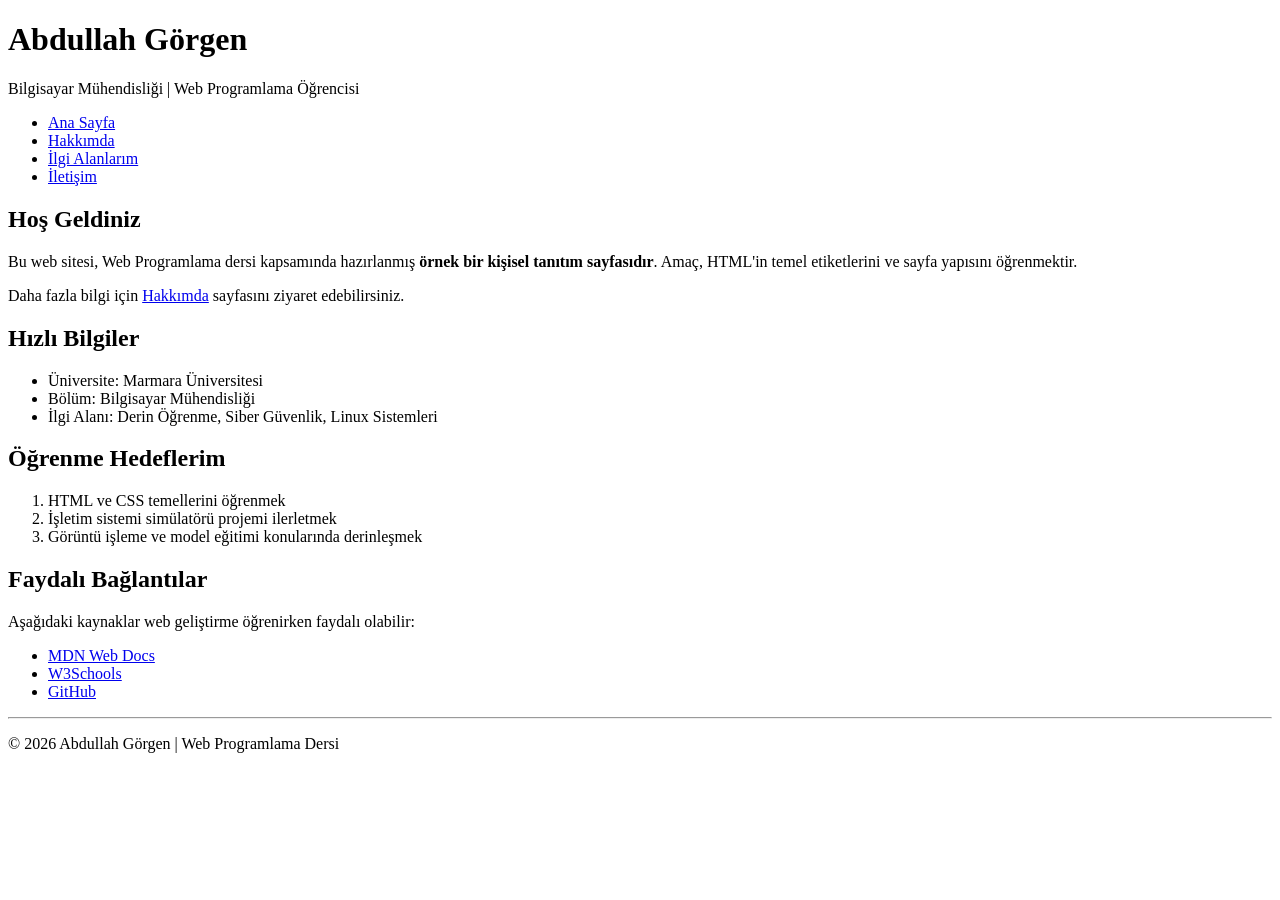
==== index.html @ c02310f2 "Add files via upload" ====
<!DOCTYPE html>
<html lang="tr">
<head>
    <meta charset="UTF-8">
    <title>Ana Sayfa - Kişisel Portfolyo</title>
</head>
<body>
    <header>
        <h1>Abdullah Görgen</h1>
        <p>Bilgisayar Mühendisliği | Web Programlama Öğrencisi</p>
    </header>

    <nav>
        <ul>
            <li><a href="index.html">Ana Sayfa</a></li>
            <li><a href="about.html">Hakkımda</a></li>
            <li><a href="interests.html">İlgi Alanlarım</a></li>
            <li><a href="contact.html">İletişim</a></li>
        </ul>
    </nav>

    <main>
        <h2>Hoş Geldiniz</h2>
        <p>Bu web sitesi, Web Programlama dersi kapsamında hazırlanmış <strong>örnek bir kişisel tanıtım sayfasıdır</strong>. Amaç, HTML'in temel etiketlerini ve sayfa yapısını öğrenmektir.</p>
        <p>Daha fazla bilgi için <a href="about.html">Hakkımda</a> sayfasını ziyaret edebilirsiniz.</p>

        <h2>Hızlı Bilgiler</h2>
        <ul>
            <li>Üniversite: Marmara Üniversitesi</li>
            <li>Bölüm: Bilgisayar Mühendisliği</li>
            <li>İlgi Alanı: Derin Öğrenme, Siber Güvenlik, Linux Sistemleri</li>
        </ul>

        <h2 id="hedefler">Öğrenme Hedeflerim</h2>
        <ol>
            <li>HTML ve CSS temellerini öğrenmek</li>
            <li>İşletim sistemi simülatörü projemi ilerletmek</li>
            <li>Görüntü işleme ve model eğitimi konularında derinleşmek</li>
        </ol>

        <h2>Faydalı Bağlantılar</h2>
        <p>Aşağıdaki kaynaklar web geliştirme öğrenirken faydalı olabilir:</p>
        <ul>
            <li><a href="https://developer.mozilla.org/" target="_blank">MDN Web Docs</a></li>
            <li><a href="https://www.w3schools.com/" target="_blank">W3Schools</a></li>
            <li><a href="https://github.com/" target="_blank">GitHub</a></li>
        </ul>
    </main>

    <footer>
        <hr>
        <p>© 2026 Abdullah Görgen | Web Programlama Dersi</p>
    </footer>
</body>
</html>
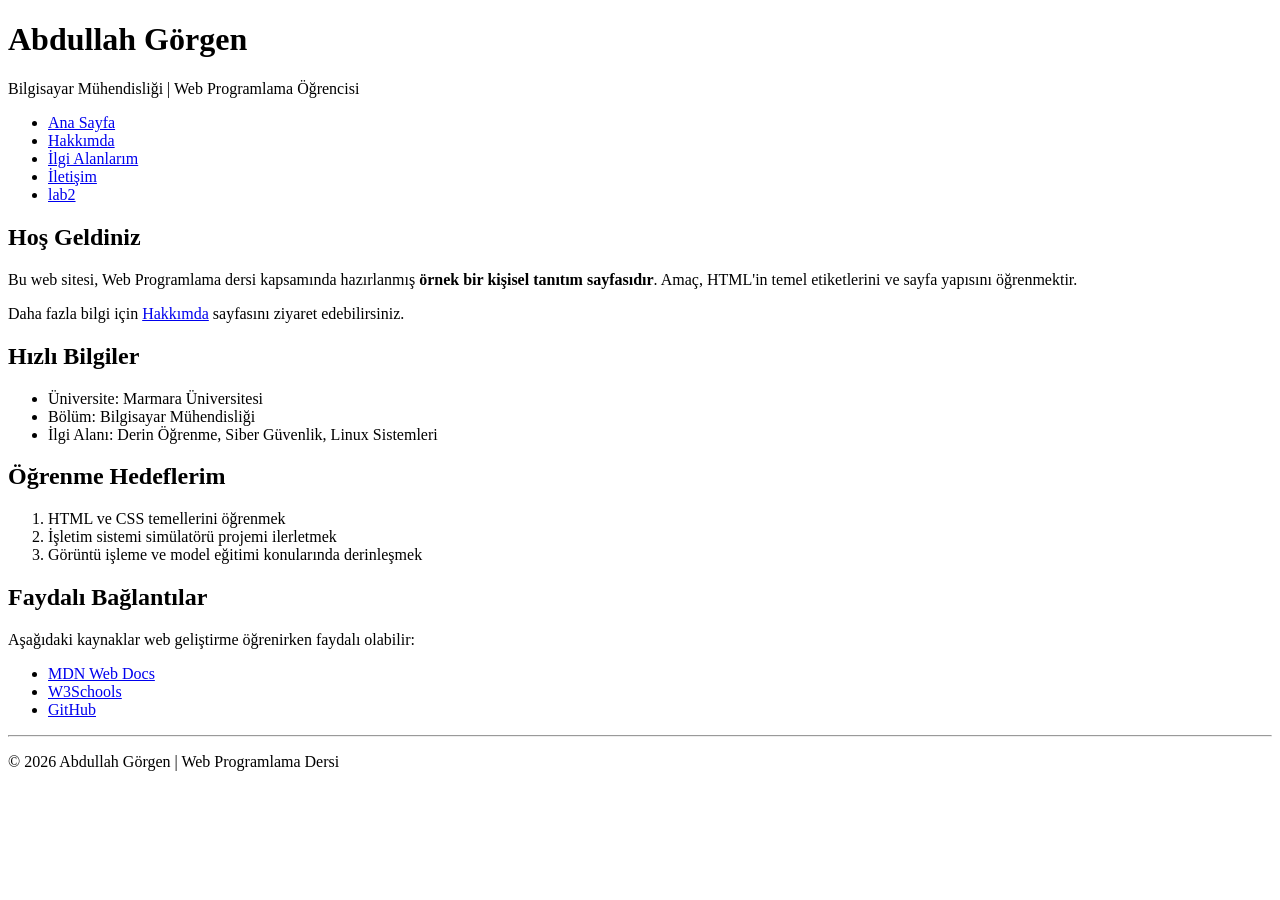
==== commit 39694ece: "Update index.html" ====
--- a/index.html
+++ b/index.html
@@ -16,6 +16,7 @@
             <li><a href="about.html">Hakkımda</a></li>
             <li><a href="interests.html">İlgi Alanlarım</a></li>
             <li><a href="contact.html">İletişim</a></li>
+            <li><a href="lab2.html">lab2</a></li>
         </ul>
     </nav>
 
@@ -52,4 +53,5 @@
         <p>© 2026 Abdullah Görgen | Web Programlama Dersi</p>
     </footer>
 </body>
-</html>+
+</html>
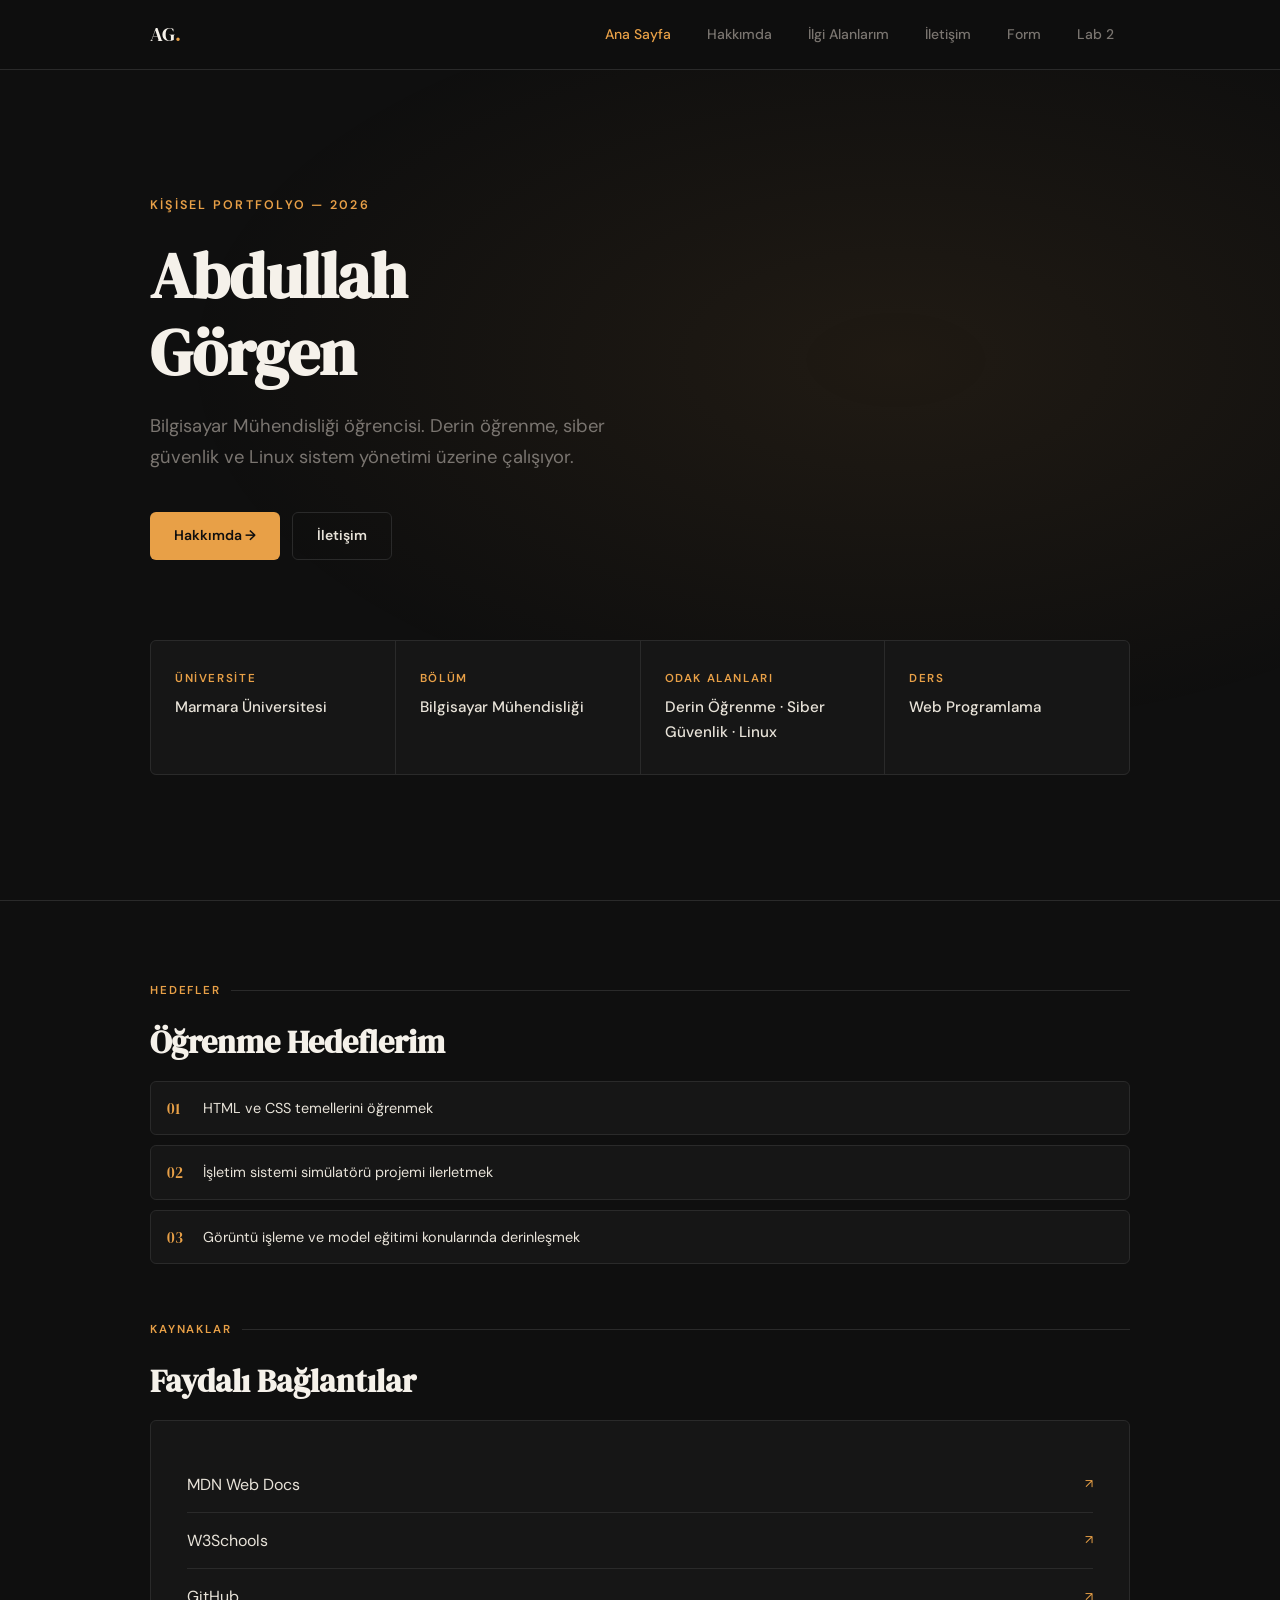
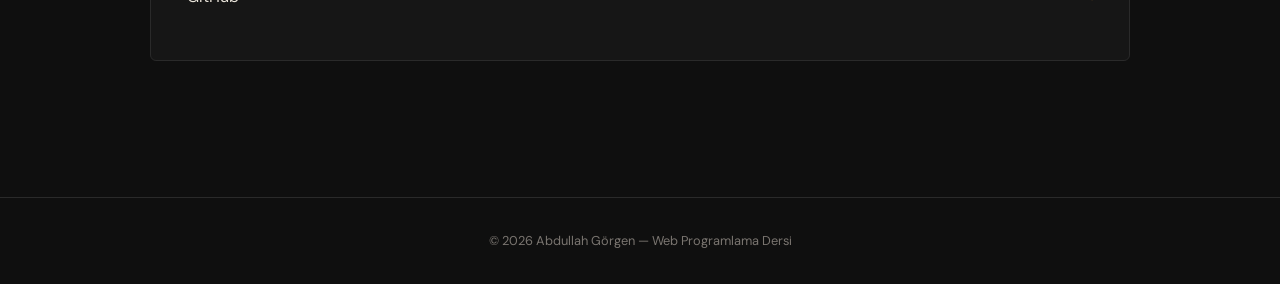
==== commit b2376fc1: "update" ====
--- a/index.html
+++ b/index.html
@@ -1,57 +1,105 @@
 <!DOCTYPE html>
 <html lang="tr">
 <head>
-    <meta charset="UTF-8">
-    <title>Ana Sayfa - Kişisel Portfolyo</title>
+  <meta charset="UTF-8" />
+  <meta name="viewport" content="width=device-width, initial-scale=1.0" />
+  <title>Abdullah Görgen — Kişisel Portfolyo</title>
+  <link rel="stylesheet" href="style.css" />
 </head>
 <body>
-    <header>
-        <h1>Abdullah Görgen</h1>
-        <p>Bilgisayar Mühendisliği | Web Programlama Öğrencisi</p>
-    </header>
 
-    <nav>
-        <ul>
-            <li><a href="index.html">Ana Sayfa</a></li>
-            <li><a href="about.html">Hakkımda</a></li>
-            <li><a href="interests.html">İlgi Alanlarım</a></li>
-            <li><a href="contact.html">İletişim</a></li>
-            <li><a href="lab2.html">lab2</a></li>
-        </ul>
-    </nav>
+  <!-- NAVBAR -->
+  <nav class="navbar">
+    <div class="container">
+      <a href="index.html" class="nav-logo">AG<span>.</span></a>
+      <ul class="nav-links">
+        <li><a href="index.html" class="active">Ana Sayfa</a></li>
+        <li><a href="about.html">Hakkımda</a></li>
+        <li><a href="interests.html">İlgi Alanlarım</a></li>
+        <li><a href="contact.html">İletişim</a></li>
+        <li><a href="contactform.html">Form</a></li>
+        <li><a href="lab2.html">Lab 2</a></li>
+      </ul>
+    </div>
+  </nav>
 
-    <main>
-        <h2>Hoş Geldiniz</h2>
-        <p>Bu web sitesi, Web Programlama dersi kapsamında hazırlanmış <strong>örnek bir kişisel tanıtım sayfasıdır</strong>. Amaç, HTML'in temel etiketlerini ve sayfa yapısını öğrenmektir.</p>
-        <p>Daha fazla bilgi için <a href="about.html">Hakkımda</a> sayfasını ziyaret edebilirsiniz.</p>
+  <!-- HERO -->
+  <section class="index-hero">
+    <div class="container">
+      <div class="index-hero-content">
+        <span class="eyebrow">Kişisel Portfolyo — 2026</span>
+        <h1>Abdullah<br/>Görgen</h1>
+        <p class="subtitle">
+          Bilgisayar Mühendisliği öğrencisi. Derin öğrenme, siber güvenlik
+          ve Linux sistem yönetimi üzerine çalışıyor.
+        </p>
+        <div class="hero-actions">
+          <a href="about.html" class="btn btn-primary">Hakkımda →</a>
+          <a href="contact.html" class="btn btn-ghost">İletişim</a>
+        </div>
 
-        <h2>Hızlı Bilgiler</h2>
-        <ul>
-            <li>Üniversite: Marmara Üniversitesi</li>
-            <li>Bölüm: Bilgisayar Mühendisliği</li>
-            <li>İlgi Alanı: Derin Öğrenme, Siber Güvenlik, Linux Sistemleri</li>
-        </ul>
+        <!-- Hızlı bilgiler -->
+        <div class="info-grid">
+          <div class="info-cell">
+            <div class="label">Üniversite</div>
+            <div class="value">Marmara Üniversitesi</div>
+          </div>
+          <div class="info-cell">
+            <div class="label">Bölüm</div>
+            <div class="value">Bilgisayar Mühendisliği</div>
+          </div>
+          <div class="info-cell">
+            <div class="label">Odak Alanları</div>
+            <div class="value">Derin Öğrenme · Siber Güvenlik · Linux</div>
+          </div>
+          <div class="info-cell">
+            <div class="label">Ders</div>
+            <div class="value">Web Programlama</div>
+          </div>
+        </div>
+      </div>
+    </div>
+  </section>
 
-        <h2 id="hedefler">Öğrenme Hedeflerim</h2>
-        <ol>
-            <li>HTML ve CSS temellerini öğrenmek</li>
-            <li>İşletim sistemi simülatörü projemi ilerletmek</li>
-            <li>Görüntü işleme ve model eğitimi konularında derinleşmek</li>
+  <!-- ÖĞRENME HEDEFLERİ -->
+  <section style="padding: 80px 0; border-top: 1px solid var(--border);">
+    <div class="container">
+      <div class="section">
+        <p class="section-label">Hedefler</p>
+        <h2>Öğrenme Hedeflerim</h2>
+        <ol class="ordered-list">
+          <li>HTML ve CSS temellerini öğrenmek</li>
+          <li>İşletim sistemi simülatörü projemi ilerletmek</li>
+          <li>Görüntü işleme ve model eğitimi konularında derinleşmek</li>
         </ol>
+      </div>
 
+      <div class="section">
+        <p class="section-label">Kaynaklar</p>
         <h2>Faydalı Bağlantılar</h2>
-        <p>Aşağıdaki kaynaklar web geliştirme öğrenirken faydalı olabilir:</p>
-        <ul>
-            <li><a href="https://developer.mozilla.org/" target="_blank">MDN Web Docs</a></li>
-            <li><a href="https://www.w3schools.com/" target="_blank">W3Schools</a></li>
-            <li><a href="https://github.com/" target="_blank">GitHub</a></li>
-        </ul>
-    </main>
+        <div class="card">
+          <a href="https://developer.mozilla.org/" target="_blank" class="link-row" style="color:inherit; text-decoration:none;">
+            <span>MDN Web Docs</span>
+            <span class="arrow">↗</span>
+          </a>
+          <a href="https://www.w3schools.com/" target="_blank" class="link-row" style="color:inherit; text-decoration:none;">
+            <span>W3Schools</span>
+            <span class="arrow">↗</span>
+          </a>
+          <a href="https://github.com/" target="_blank" class="link-row" style="color:inherit; text-decoration:none;">
+            <span>GitHub</span>
+            <span class="arrow">↗</span>
+          </a>
+        </div>
+      </div>
+    </div>
+  </section>
 
-    <footer>
-        <hr>
-        <p>© 2026 Abdullah Görgen | Web Programlama Dersi</p>
-    </footer>
+  <footer class="site-footer">
+    <div class="container">
+      <p>© 2026 Abdullah Görgen — Web Programlama Dersi</p>
+    </div>
+  </footer>
+
 </body>
-
-</html>
+</html>
--- a/style.css
+++ b/style.css
@@ -0,0 +1,619 @@
+
+/* ============================================================
+   Abdullah Görgen – Kişisel Portfolyo | Ortak Stil Dosyası
+   Estetik: Editorial / Refined Minimalism
+   Renk: Koyu zemin + Amber vurgu + Kırık beyaz metin
+   Font: DM Serif Display + DM Sans
+============================================================ */
+
+@import url('https://fonts.googleapis.com/css2?family=DM+Serif+Display:ital@0;1&family=DM+Sans:wght@300;400;500;600&display=swap');
+
+/* ── Reset & Temel ── */
+*, *::before, *::after { box-sizing: border-box; margin: 0; padding: 0; }
+
+:root {
+  --bg:        #0f0f0f;
+  --surface:   #161616;
+  --border:    #2a2a2a;
+  --accent:    #e8a047;
+  --accent2:   #c47e28;
+  --text:      #e8e3d9;
+  --muted:     #7a7570;
+  --white:     #f5f1ea;
+
+  --nav-h:     70px;
+  --max-w:     1100px;
+  --gap:       clamp(24px, 4vw, 56px);
+  --radius:    6px;
+
+  --ease:      cubic-bezier(.25,.46,.45,.94);
+}
+
+html { scroll-behavior: smooth; }
+
+body {
+  background: var(--bg);
+  color: var(--text);
+  font-family: 'DM Sans', sans-serif;
+  font-size: 16px;
+  line-height: 1.7;
+  min-height: 100vh;
+}
+
+/* ── Geçiş animasyonu ── */
+body { animation: fadeIn .4s var(--ease) both; }
+@keyframes fadeIn { from { opacity:0; transform:translateY(6px); } to { opacity:1; transform:none; } }
+
+/* ── Tipografi ── */
+h1, h2, h3, h4 {
+  font-family: 'DM Serif Display', serif;
+  color: var(--white);
+  line-height: 1.2;
+}
+h1 { font-size: clamp(2.4rem, 5vw, 4rem); }
+h2 { font-size: clamp(1.4rem, 3vw, 2rem); margin-bottom: 1.2rem; }
+h3 { font-size: 1.15rem; margin-bottom: .6rem; }
+p  { color: var(--text); margin-bottom: 1rem; }
+a  { color: var(--accent); text-decoration: none; transition: color .2s; }
+a:hover { color: var(--white); }
+strong { color: var(--white); font-weight: 600; }
+em { color: var(--accent); font-style: normal; font-weight: 500; }
+
+/* ── Yardımcı ── */
+.container {
+  width: 100%;
+  max-width: var(--max-w);
+  margin-inline: auto;
+  padding-inline: clamp(20px, 5vw, 60px);
+}
+
+/* ─────────────────────────────────────────
+   NAVBAR
+───────────────────────────────────────── */
+.navbar {
+  position: fixed;
+  top: 0; left: 0; right: 0;
+  z-index: 100;
+  height: var(--nav-h);
+  display: flex;
+  align-items: center;
+  background: rgba(15,15,15,.85);
+  backdrop-filter: blur(18px);
+  border-bottom: 1px solid var(--border);
+}
+
+.navbar .container {
+  display: flex;
+  align-items: center;
+  justify-content: space-between;
+}
+
+.nav-logo {
+  font-family: 'DM Serif Display', serif;
+  font-size: 1.25rem;
+  color: var(--white) !important;
+  letter-spacing: -.01em;
+}
+.nav-logo span { color: var(--accent); }
+
+.nav-links {
+  list-style: none;
+  display: flex;
+  gap: 4px;
+}
+
+.nav-links a {
+  display: inline-block;
+  padding: 7px 16px;
+  font-size: .875rem;
+  font-weight: 500;
+  color: var(--muted);
+  border-radius: var(--radius);
+  transition: color .2s, background .2s;
+}
+.nav-links a:hover { color: var(--white); background: var(--border); }
+.nav-links a.active { color: var(--accent); }
+
+/* ─────────────────────────────────────────
+   SAYFA BAŞLIĞI (hero-küçük)
+───────────────────────────────────────── */
+.page-hero {
+  padding-top: calc(var(--nav-h) + 60px);
+  padding-bottom: 60px;
+  border-bottom: 1px solid var(--border);
+  margin-bottom: 60px;
+}
+
+.page-hero .eyebrow {
+  font-size: .8rem;
+  font-weight: 600;
+  letter-spacing: .14em;
+  text-transform: uppercase;
+  color: var(--accent);
+  margin-bottom: .8rem;
+  display: block;
+}
+
+.page-hero p {
+  font-size: 1.1rem;
+  color: var(--muted);
+  max-width: 540px;
+  margin-bottom: 0;
+}
+
+/* ─────────────────────────────────────────
+   GENEL SAYFA ALANI
+───────────────────────────────────────── */
+.page-body {
+  padding-bottom: 100px;
+}
+
+/* ─────────────────────────────────────────
+   KART
+───────────────────────────────────────── */
+.card {
+  background: var(--surface);
+  border: 1px solid var(--border);
+  border-radius: var(--radius);
+  padding: clamp(20px, 4vw, 36px);
+  transition: border-color .25s;
+}
+.card:hover { border-color: #3d3d3d; }
+
+/* ─────────────────────────────────────────
+   LİSTE
+───────────────────────────────────────── */
+.styled-list {
+  list-style: none;
+  display: flex;
+  flex-direction: column;
+  gap: 10px;
+}
+.styled-list li {
+  padding: 12px 16px;
+  background: var(--surface);
+  border: 1px solid var(--border);
+  border-radius: var(--radius);
+  font-size: .9rem;
+  display: flex;
+  align-items: center;
+  gap: 10px;
+  transition: border-color .2s, transform .2s;
+}
+.styled-list li:hover { border-color: var(--accent); transform: translateX(4px); }
+.styled-list li::before {
+  content: '';
+  width: 6px; height: 6px;
+  background: var(--accent);
+  border-radius: 50%;
+  flex-shrink: 0;
+}
+
+.ordered-list {
+  list-style: none;
+  counter-reset: item;
+  display: flex;
+  flex-direction: column;
+  gap: 10px;
+}
+.ordered-list li {
+  counter-increment: item;
+  padding: 14px 16px 14px 52px;
+  background: var(--surface);
+  border: 1px solid var(--border);
+  border-radius: var(--radius);
+  font-size: .9rem;
+  position: relative;
+  transition: border-color .2s;
+}
+.ordered-list li:hover { border-color: var(--accent); }
+.ordered-list li::before {
+  content: counter(item, decimal-leading-zero);
+  position: absolute;
+  left: 16px;
+  font-family: 'DM Serif Display', serif;
+  color: var(--accent);
+  font-size: .95rem;
+}
+
+/* ─────────────────────────────────────────
+   BÖLÜM AYIRICI
+───────────────────────────────────────── */
+.section { margin-bottom: 56px; }
+
+.section-label {
+  font-size: .72rem;
+  font-weight: 600;
+  letter-spacing: .16em;
+  text-transform: uppercase;
+  color: var(--accent);
+  margin-bottom: 1.4rem;
+  display: flex;
+  align-items: center;
+  gap: 10px;
+}
+.section-label::after {
+  content: '';
+  flex: 1;
+  height: 1px;
+  background: var(--border);
+}
+
+/* ─────────────────────────────────────────
+   FOOTER
+───────────────────────────────────────── */
+footer.site-footer {
+  border-top: 1px solid var(--border);
+  padding: 32px 0;
+  text-align: center;
+}
+footer.site-footer p {
+  font-size: .8rem;
+  color: var(--muted);
+  margin: 0;
+}
+
+/* ─────────────────────────────────────────
+   BUTON
+───────────────────────────────────────── */
+.btn {
+  display: inline-flex;
+  align-items: center;
+  gap: 8px;
+  padding: 11px 24px;
+  border-radius: var(--radius);
+  font-size: .875rem;
+  font-weight: 600;
+  cursor: pointer;
+  transition: background .2s, transform .15s, color .2s;
+  border: none;
+}
+.btn-primary {
+  background: var(--accent);
+  color: #0f0f0f;
+}
+.btn-primary:hover { background: #f0ad55; color: #0f0f0f; transform: translateY(-1px); }
+
+.btn-ghost {
+  background: transparent;
+  color: var(--text);
+  border: 1px solid var(--border);
+}
+.btn-ghost:hover { border-color: var(--accent); color: var(--accent); transform: translateY(-1px); }
+
+.btn-danger {
+  background: #c0392b;
+  color: #fff;
+}
+.btn-danger:hover { background: #a93226; transform: translateY(-1px); }
+
+/* ─────────────────────────────────────────
+   FORM
+───────────────────────────────────────── */
+.form-group { margin-bottom: 24px; }
+
+.form-label {
+  display: block;
+  font-size: .8rem;
+  font-weight: 600;
+  letter-spacing: .08em;
+  text-transform: uppercase;
+  color: var(--muted);
+  margin-bottom: 8px;
+}
+
+.form-control {
+  width: 100%;
+  padding: 12px 16px;
+  background: var(--surface);
+  border: 1px solid var(--border);
+  border-radius: var(--radius);
+  color: var(--text);
+  font-family: 'DM Sans', sans-serif;
+  font-size: .95rem;
+  transition: border-color .2s, box-shadow .2s;
+}
+.form-control:focus {
+  outline: none;
+  border-color: var(--accent);
+  box-shadow: 0 0 0 3px rgba(232,160,71,.12);
+}
+.form-control::placeholder { color: var(--muted); }
+
+select.form-control { appearance: none; cursor: pointer; }
+
+textarea.form-control { resize: vertical; min-height: 120px; }
+
+/* Radio & Checkbox Grupları */
+.options-group {
+  background: var(--surface);
+  border: 1px solid var(--border);
+  border-radius: var(--radius);
+  padding: 16px 20px;
+  display: flex;
+  flex-direction: column;
+  gap: 10px;
+}
+
+.option-item {
+  display: flex;
+  align-items: center;
+  gap: 10px;
+  font-size: .9rem;
+  color: var(--text);
+  cursor: pointer;
+}
+
+.option-item input[type="radio"],
+.option-item input[type="checkbox"] {
+  accent-color: var(--accent);
+  width: 16px;
+  height: 16px;
+  cursor: pointer;
+}
+
+/* File Input */
+.file-input-wrapper {
+  position: relative;
+}
+.file-input-wrapper input[type="file"] {
+  width: 100%;
+  padding: 12px 16px;
+  background: var(--surface);
+  border: 1px dashed var(--border);
+  border-radius: var(--radius);
+  color: var(--muted);
+  font-family: 'DM Sans', sans-serif;
+  font-size: .9rem;
+  cursor: pointer;
+  transition: border-color .2s;
+}
+.file-input-wrapper input[type="file"]:hover { border-color: var(--accent); }
+
+/* Button group */
+.btn-group {
+  display: flex;
+  gap: 12px;
+  margin-top: 8px;
+}
+.btn-group .btn { flex: 1; justify-content: center; }
+
+/* ─────────────────────────────────────────
+   İKİ SÜTUN GRID
+───────────────────────────────────────── */
+.two-col {
+  display: grid;
+  grid-template-columns: 1fr 1fr;
+  gap: 24px;
+}
+
+@media (max-width: 680px) {
+  .two-col { grid-template-columns: 1fr; }
+  .nav-links { display: none; }
+}
+
+/* ─────────────────────────────────────────
+   DL – Terimler listesi
+───────────────────────────────────────── */
+.term-list {
+  display: flex;
+  flex-direction: column;
+  gap: 14px;
+}
+.term-item {
+  padding: 16px 20px;
+  background: var(--surface);
+  border: 1px solid var(--border);
+  border-radius: var(--radius);
+}
+.term-item dt {
+  font-weight: 600;
+  color: var(--accent);
+  margin-bottom: 4px;
+  font-size: .9rem;
+}
+.term-item dd {
+  color: var(--muted);
+  font-size: .9rem;
+  margin: 0;
+}
+
+/* ─────────────────────────────────────────
+   TEKNOLOJİ ETİKETLERİ
+───────────────────────────────────────── */
+.tag-row {
+  display: flex;
+  flex-wrap: wrap;
+  gap: 8px;
+  margin-bottom: 1rem;
+}
+.tag {
+  padding: 5px 12px;
+  border-radius: 20px;
+  border: 1px solid var(--border);
+  font-size: .78rem;
+  font-weight: 500;
+  color: var(--muted);
+  transition: border-color .2s, color .2s;
+}
+.tag:hover { border-color: var(--accent); color: var(--accent); }
+
+/* ─────────────────────────────────────────
+   ALINTI
+───────────────────────────────────────── */
+blockquote.fancy {
+  border-left: 3px solid var(--accent);
+  padding: 16px 24px;
+  background: var(--surface);
+  border-radius: 0 var(--radius) var(--radius) 0;
+  font-family: 'DM Serif Display', serif;
+  font-size: 1.05rem;
+  color: var(--text);
+  font-style: italic;
+  margin: 0;
+}
+
+/* ─────────────────────────────────────────
+   İLETİŞİM KARTI
+───────────────────────────────────────── */
+.contact-item {
+  display: flex;
+  align-items: center;
+  gap: 14px;
+  padding: 16px 20px;
+  background: var(--surface);
+  border: 1px solid var(--border);
+  border-radius: var(--radius);
+  transition: border-color .2s, transform .2s;
+}
+.contact-item:hover { border-color: var(--accent); transform: translateX(4px); }
+.contact-icon {
+  width: 40px; height: 40px;
+  display: flex; align-items: center; justify-content: center;
+  background: rgba(232,160,71,.1);
+  border-radius: 50%;
+  font-size: 1.1rem;
+  flex-shrink: 0;
+}
+.contact-info { flex: 1; }
+.contact-info span { display: block; font-size: .75rem; color: var(--muted); text-transform: uppercase; letter-spacing: .08em; }
+.contact-info a { font-size: .9rem; font-weight: 500; color: var(--text); }
+.contact-info a:hover { color: var(--accent); }
+
+/* ─────────────────────────────────────────
+   SSS (FAQ)
+───────────────────────────────────────── */
+.faq-item {
+  border: 1px solid var(--border);
+  border-radius: var(--radius);
+  overflow: hidden;
+}
+.faq-question {
+  padding: 16px 20px;
+  background: var(--surface);
+  font-weight: 600;
+  font-size: .9rem;
+  color: var(--white);
+}
+.faq-answer {
+  padding: 14px 20px;
+  font-size: .9rem;
+  color: var(--muted);
+  background: var(--bg);
+  border-top: 1px solid var(--border);
+}
+
+/* ─────────────────────────────────────────
+   INDEX – HERO (Büyük)
+───────────────────────────────────────── */
+.index-hero {
+  min-height: 100vh;
+  display: flex;
+  align-items: center;
+  position: relative;
+  overflow: hidden;
+}
+
+.index-hero::before {
+  content: '';
+  position: absolute;
+  inset: 0;
+  background: radial-gradient(ellipse 80% 60% at 70% 40%, rgba(232,160,71,.08) 0%, transparent 70%);
+  pointer-events: none;
+}
+
+.index-hero-content {
+  padding-top: var(--nav-h);
+  position: relative;
+  z-index: 1;
+}
+
+.index-hero-content .eyebrow {
+  font-size: .78rem;
+  font-weight: 600;
+  letter-spacing: .18em;
+  text-transform: uppercase;
+  color: var(--accent);
+  display: block;
+  margin-bottom: 1.4rem;
+}
+
+.index-hero-content h1 {
+  margin-bottom: 1.2rem;
+}
+
+.index-hero-content .subtitle {
+  font-size: 1.15rem;
+  color: var(--muted);
+  max-width: 480px;
+  margin-bottom: 2.4rem;
+}
+
+.hero-actions { display: flex; gap: 12px; flex-wrap: wrap; }
+
+/* Hızlı bilgiler grid */
+.info-grid {
+  display: grid;
+  grid-template-columns: repeat(auto-fit, minmax(220px, 1fr));
+  gap: 1px;
+  background: var(--border);
+  border: 1px solid var(--border);
+  border-radius: var(--radius);
+  overflow: hidden;
+  margin-top: 80px;
+}
+.info-cell {
+  background: var(--surface);
+  padding: 28px 24px;
+}
+.info-cell .label {
+  font-size: .72rem;
+  font-weight: 600;
+  letter-spacing: .14em;
+  text-transform: uppercase;
+  color: var(--accent);
+  margin-bottom: 6px;
+}
+.info-cell .value {
+  font-size: .95rem;
+  color: var(--text);
+  font-weight: 500;
+}
+
+/* Dış bağlantı row */
+.link-row {
+  display: flex;
+  align-items: center;
+  gap: 12px;
+  padding: 14px 0;
+  border-bottom: 1px solid var(--border);
+  transition: padding-left .2s;
+}
+.link-row:last-child { border-bottom: none; }
+.link-row:hover { padding-left: 6px; }
+.link-row .arrow { color: var(--accent); font-size: .8rem; margin-left: auto; }
+
+/* LAB2 – İki sütun kutu */
+.lab-col {
+  background: var(--surface);
+  border: 1px solid var(--border);
+  border-radius: var(--radius);
+  padding: 28px;
+}
+.lab-col h2 { border-bottom: 1px solid var(--border); padding-bottom: 12px; margin-bottom: 16px; }
+
+/* Skill badge */
+.skill-badge-row {
+  display: flex;
+  flex-wrap: wrap;
+  gap: 8px;
+}
+.skill-badge {
+  padding: 4px 12px;
+  border-radius: var(--radius);
+  background: rgba(232,160,71,.08);
+  border: 1px solid rgba(232,160,71,.25);
+  font-size: .8rem;
+  color: var(--accent);
+  font-weight: 500;
+}
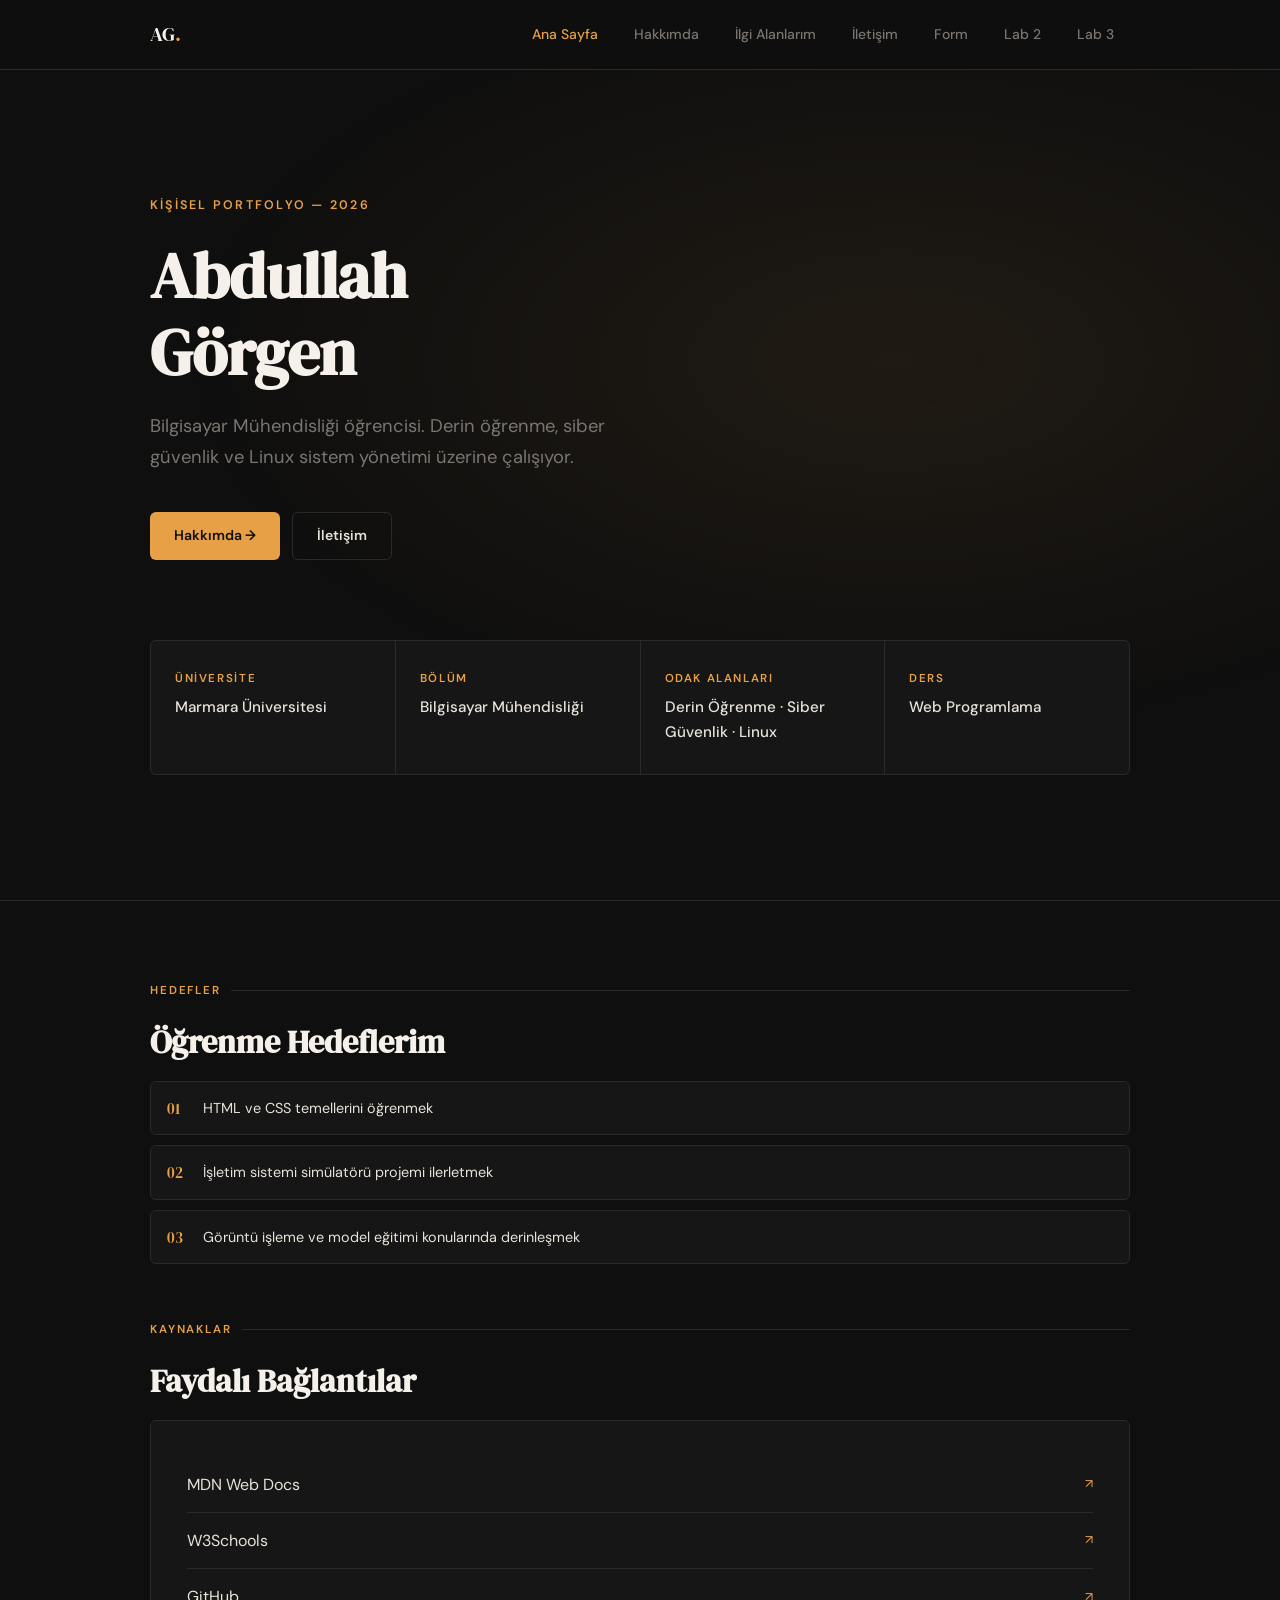
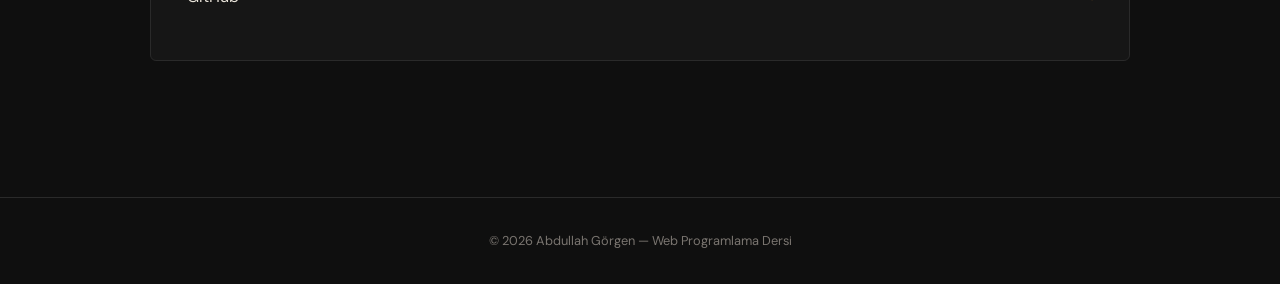
==== commit 25190857: "update" ====
--- a/index.html
+++ b/index.html
@@ -19,6 +19,7 @@
         <li><a href="contact.html">İletişim</a></li>
         <li><a href="contactform.html">Form</a></li>
         <li><a href="lab2.html">Lab 2</a></li>
+        <li><a href="lab3.html">Lab 3</a></li>
       </ul>
     </div>
   </nav>
--- a/style.css
+++ b/style.css
@@ -616,4 +616,5 @@
   font-size: .8rem;
   color: var(--accent);
   font-weight: 500;
-}+}
+
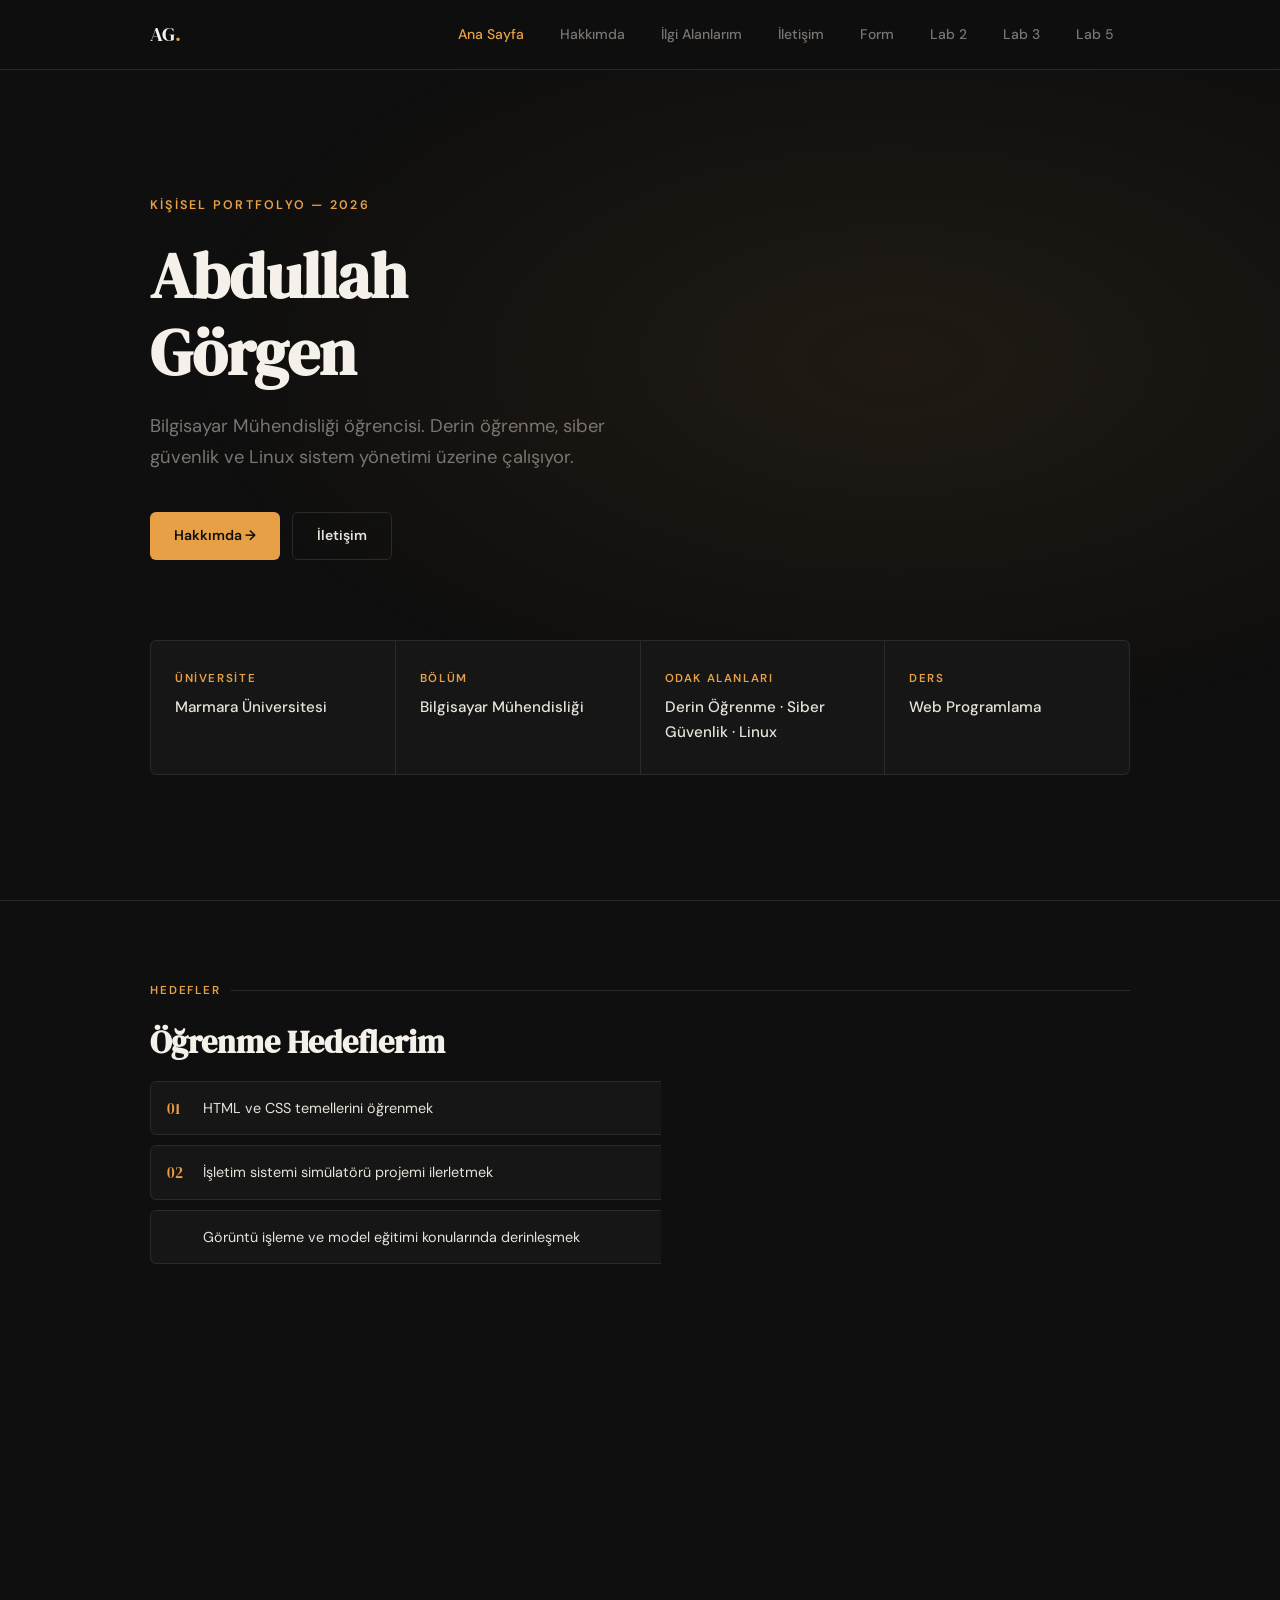
==== commit 00f5c976: "lab5" ====
--- a/index.html
+++ b/index.html
@@ -20,6 +20,7 @@
         <li><a href="contactform.html">Form</a></li>
         <li><a href="lab2.html">Lab 2</a></li>
         <li><a href="lab3.html">Lab 3</a></li>
+        <li><a href="lab5.html">Lab 5</a></li>
       </ul>
     </div>
   </nav>
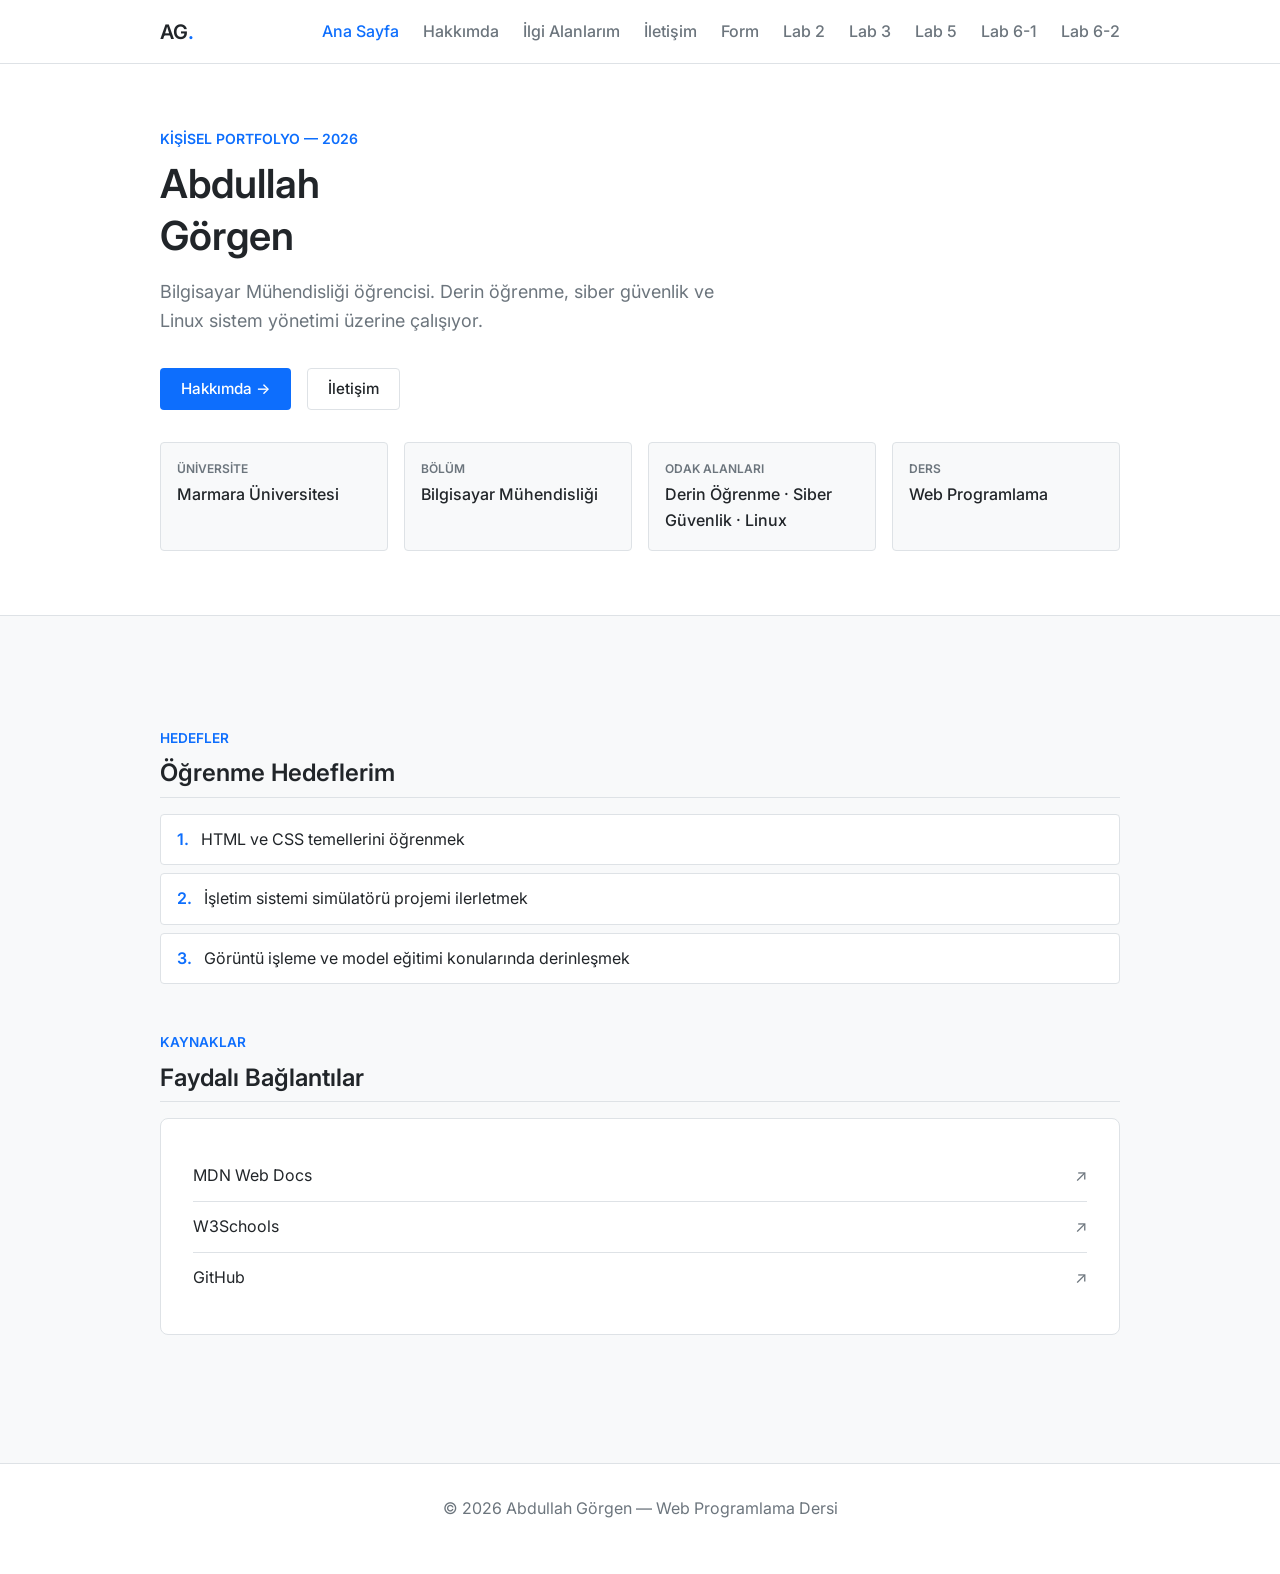
==== commit 770303a7: "update lab6" ====
--- a/index.html
+++ b/index.html
@@ -21,6 +21,8 @@
         <li><a href="lab2.html">Lab 2</a></li>
         <li><a href="lab3.html">Lab 3</a></li>
         <li><a href="lab5.html">Lab 5</a></li>
+        <li><a href="lab6-1.html">Lab 6-1</a></li>
+        <li><a href="lab6-2.html">Lab 6-2</a></li>
       </ul>
     </div>
   </nav>
--- a/style.css
+++ b/style.css
@@ -1,620 +1,520 @@
-
 /* ============================================================
-   Abdullah Görgen – Kişisel Portfolyo | Ortak Stil Dosyası
-   Estetik: Editorial / Refined Minimalism
-   Renk: Koyu zemin + Amber vurgu + Kırık beyaz metin
-   Font: DM Serif Display + DM Sans
+   Abdullah Görgen – Kişisel Portfolyo | Yalın ve Temiz Stil
+   Sade, modüler ve anlaşılır CSS
 ============================================================ */
 
-@import url('https://fonts.googleapis.com/css2?family=DM+Serif+Display:ital@0;1&family=DM+Sans:wght@300;400;500;600&display=swap');
-
-/* ── Reset & Temel ── */
-*, *::before, *::after { box-sizing: border-box; margin: 0; padding: 0; }
-
+/* ── 1. FONTLAR VE RESET ── */
+@import url('https://fonts.googleapis.com/css2?family=Inter:wght@400;500;600&display=swap');
+
+*, *::before, *::after {
+  box-sizing: border-box;
+  margin: 0;
+  padding: 0;
+}
+
+/* ── 2. DEĞİŞKENLER (VARIABLES) ── */
 :root {
-  --bg:        #0f0f0f;
-  --surface:   #161616;
-  --border:    #2a2a2a;
-  --accent:    #e8a047;
-  --accent2:   #c47e28;
-  --text:      #e8e3d9;
-  --muted:     #7a7570;
-  --white:     #f5f1ea;
-
-  --nav-h:     70px;
-  --max-w:     1100px;
-  --gap:       clamp(24px, 4vw, 56px);
-  --radius:    6px;
-
-  --ease:      cubic-bezier(.25,.46,.45,.94);
-}
-
-html { scroll-behavior: smooth; }
-
+  --bg-color: #f8f9fa;
+  --surface-color: #ffffff;
+  --text-primary: #212529;
+  --text-secondary: #6c757d;
+  --border-color: #dee2e6;
+  --primary-color: #0d6efd;
+  --primary-hover: #0b5ed7;
+  --danger-color: #dc3545;
+  --danger-hover: #bb2d3b;
+
+  --nav-height: 64px;
+  --max-width: 1000px;
+  --radius-sm: 4px;
+  --radius-md: 8px;
+}
+
+/* Koyu Tema Tercihi (Otomatik) */
+@media (prefers-color-scheme: dark) {
+  :root {
+    --bg-color: #121212;
+    --surface-color: #1e1e1e;
+    --text-primary: #e9ecef;
+    --text-secondary: #adb5bd;
+    --border-color: #343a40;
+    --primary-color: #3b82f6;
+    --primary-hover: #60a5fa;
+  }
+}
+
+/* ── 3. TEMEL ETİKETLER ── */
 body {
-  background: var(--bg);
-  color: var(--text);
-  font-family: 'DM Sans', sans-serif;
+  background-color: var(--bg-color);
+  color: var(--text-primary);
+  font-family: 'Inter', sans-serif;
   font-size: 16px;
-  line-height: 1.7;
+  line-height: 1.6;
   min-height: 100vh;
-}
-
-/* ── Geçiş animasyonu ── */
-body { animation: fadeIn .4s var(--ease) both; }
-@keyframes fadeIn { from { opacity:0; transform:translateY(6px); } to { opacity:1; transform:none; } }
-
-/* ── Tipografi ── */
+  display: flex;
+  flex-direction: column;
+}
+
 h1, h2, h3, h4 {
-  font-family: 'DM Serif Display', serif;
-  color: var(--white);
-  line-height: 1.2;
-}
-h1 { font-size: clamp(2.4rem, 5vw, 4rem); }
-h2 { font-size: clamp(1.4rem, 3vw, 2rem); margin-bottom: 1.2rem; }
-h3 { font-size: 1.15rem; margin-bottom: .6rem; }
-p  { color: var(--text); margin-bottom: 1rem; }
-a  { color: var(--accent); text-decoration: none; transition: color .2s; }
-a:hover { color: var(--white); }
-strong { color: var(--white); font-weight: 600; }
-em { color: var(--accent); font-style: normal; font-weight: 500; }
-
-/* ── Yardımcı ── */
+  color: var(--text-primary);
+  line-height: 1.3;
+  margin-bottom: 1rem;
+  font-weight: 600;
+}
+
+h1 { font-size: 2.2rem; }
+h2 { font-size: 1.5rem; border-bottom: 1px solid var(--border-color); padding-bottom: 0.5rem; }
+h3 { font-size: 1.25rem; }
+p { color: var(--text-secondary); margin-bottom: 1.25rem; }
+a { color: var(--primary-color); text-decoration: none; transition: color 0.2s; }
+a:hover { color: var(--primary-hover); }
+strong, b { font-weight: 600; color: var(--text-primary); }
+
+/* ── 4. YARDIMCI SINIFLAR (UTILITIES) ── */
 .container {
   width: 100%;
-  max-width: var(--max-w);
-  margin-inline: auto;
-  padding-inline: clamp(20px, 5vw, 60px);
-}
-
-/* ─────────────────────────────────────────
-   NAVBAR
-───────────────────────────────────────── */
+  max-width: var(--max-width);
+  margin: 0 auto;
+  padding: 0 20px;
+}
+
+/* ── 5. NAVBAR (MENÜ) ── */
 .navbar {
-  position: fixed;
-  top: 0; left: 0; right: 0;
+  position: sticky;
+  top: 0;
   z-index: 100;
-  height: var(--nav-h);
+  background-color: var(--surface-color);
+  border-bottom: 1px solid var(--border-color);
+  height: var(--nav-height);
   display: flex;
   align-items: center;
-  background: rgba(15,15,15,.85);
-  backdrop-filter: blur(18px);
-  border-bottom: 1px solid var(--border);
 }
 
 .navbar .container {
   display: flex;
+  justify-content: space-between;
   align-items: center;
-  justify-content: space-between;
 }
 
 .nav-logo {
-  font-family: 'DM Serif Display', serif;
   font-size: 1.25rem;
-  color: var(--white) !important;
-  letter-spacing: -.01em;
-}
-.nav-logo span { color: var(--accent); }
+  font-weight: 600;
+  color: var(--text-primary) !important;
+}
+
+.nav-logo span {
+  color: var(--primary-color);
+}
 
 .nav-links {
   list-style: none;
   display: flex;
-  gap: 4px;
+  gap: 1.5rem;
 }
 
 .nav-links a {
+  color: var(--text-secondary);
+  font-weight: 500;
+  padding: 0.5rem 0;
+}
+
+.nav-links a:hover,
+.nav-links a.active {
+  color: var(--primary-color);
+}
+
+/* ── 6. SAYFA BAŞLIKLARI (HERO / BAŞLIK KISMI) ── */
+.index-hero {
+  padding: 4rem 0;
+  background-color: var(--surface-color);
+  border-bottom: 1px solid var(--border-color);
+  margin-bottom: 2rem;
+}
+
+.index-hero-content h1 {
+  font-size: 2.5rem;
+}
+
+.index-hero-content .eyebrow {
+  display: block;
+  font-size: 0.875rem;
+  font-weight: 600;
+  color: var(--primary-color);
+  text-transform: uppercase;
+  margin-bottom: 0.5rem;
+}
+
+.index-hero-content .subtitle {
+  font-size: 1.125rem;
+  max-width: 600px;
+  margin-bottom: 2rem;
+}
+
+.page-hero {
+  padding: 3rem 0;
+  background-color: var(--surface-color);
+  border-bottom: 1px solid var(--border-color);
+  margin-bottom: 2rem;
+}
+
+.page-hero .eyebrow {
+  display: block;
+  color: var(--primary-color);
+  font-weight: 600;
+  font-size: 0.85rem;
+  margin-bottom: 0.5rem;
+  text-transform: uppercase;
+}
+
+.page-hero p {
+  margin-bottom: 0;
+}
+
+.page-body {
+  padding-bottom: 4rem;
+  flex: 1;
+}
+
+/* ── 7. KARTLAR VE LİSTELER ── */
+.card {
+  background-color: var(--surface-color);
+  border: 1px solid var(--border-color);
+  border-radius: var(--radius-md);
+  padding: 2rem;
+  margin-bottom: 2rem;
+}
+
+.info-grid {
+  display: grid;
+  grid-template-columns: repeat(auto-fit, minmax(200px, 1fr));
+  gap: 1rem;
+  margin-top: 2rem;
+}
+
+.info-cell {
+  background-color: var(--bg-color);
+  padding: 1rem;
+  border-radius: var(--radius-sm);
+  border: 1px solid var(--border-color);
+}
+
+.info-cell .label {
+  font-size: 0.75rem;
+  text-transform: uppercase;
+  color: var(--text-secondary);
+  font-weight: 600;
+  margin-bottom: 0.25rem;
+}
+
+.info-cell .value {
+  color: var(--text-primary);
+  font-weight: 500;
+}
+
+.styled-list, .ordered-list {
+  list-style: none;
+  display: flex;
+  flex-direction: column;
+  gap: 0.5rem;
+  margin-bottom: 1.5rem;
+}
+
+.styled-list li, .ordered-list li {
+  padding: 0.75rem 1rem;
+  background-color: var(--surface-color);
+  border: 1px solid var(--border-color);
+  border-radius: var(--radius-sm);
+  display: flex;
+  align-items: center;
+}
+
+.styled-list li::before {
+  content: '→';
+  color: var(--primary-color);
+  margin-right: 0.75rem;
+}
+
+.ordered-list {
+  counter-reset: ordered-counter;
+}
+
+.ordered-list li::before {
+  counter-increment: ordered-counter;
+  content: counter(ordered-counter) ".";
+  color: var(--primary-color);
+  margin-right: 0.75rem;
+  font-weight: 600;
+}
+
+.link-row {
+  display: flex;
+  justify-content: space-between;
+  padding: 0.75rem 0;
+  border-bottom: 1px solid var(--border-color);
+  color: var(--text-primary);
+}
+.link-row:last-child {
+  border-bottom: none;
+}
+.link-row .arrow {
+  color: var(--text-secondary);
+}
+
+/* ── 8. BÖLÜMLER ── */
+.section {
+  margin-bottom: 3rem;
+}
+
+.section-label {
+  color: var(--primary-color);
+  font-size: 0.85rem;
+  font-weight: 600;
+  text-transform: uppercase;
+  margin-bottom: 0.5rem;
+}
+
+/* ── 9. İLETİŞİM ELEMANLARI ── */
+.two-col {
+  display: grid;
+  grid-template-columns: repeat(auto-fit, minmax(250px, 1fr));
+  gap: 1.5rem;
+}
+
+.contact-item {
+  display: flex;
+  align-items: center;
+  gap: 1rem;
+  padding: 1rem;
+  background-color: var(--surface-color);
+  border: 1px solid var(--border-color);
+  border-radius: var(--radius-sm);
+}
+
+.contact-icon {
+  font-size: 1.5rem;
+}
+
+.contact-info span {
+  display: block;
+  font-size: 0.75rem;
+  color: var(--text-secondary);
+  text-transform: uppercase;
+}
+
+.faq-item {
+  border: 1px solid var(--border-color);
+  border-radius: var(--radius-sm);
+  margin-bottom: 0.5rem;
+  overflow: hidden;
+}
+
+.faq-question {
+  background-color: var(--surface-color);
+  padding: 1rem;
+  font-weight: 500;
+  color: var(--text-primary);
+  border-bottom: 1px solid var(--border-color);
+}
+
+.faq-answer {
+  padding: 1rem;
+  background-color: var(--bg-color);
+  color: var(--text-secondary);
+}
+
+/* ── 10. BUTONLAR VE FORMLAR ── */
+.hero-actions {
+  display: flex;
+  gap: 1rem;
+}
+
+.btn {
   display: inline-block;
-  padding: 7px 16px;
-  font-size: .875rem;
+  padding: 0.5rem 1.25rem;
+  font-size: 0.95rem;
   font-weight: 500;
-  color: var(--muted);
-  border-radius: var(--radius);
-  transition: color .2s, background .2s;
-}
-.nav-links a:hover { color: var(--white); background: var(--border); }
-.nav-links a.active { color: var(--accent); }
-
-/* ─────────────────────────────────────────
-   SAYFA BAŞLIĞI (hero-küçük)
-───────────────────────────────────────── */
-.page-hero {
-  padding-top: calc(var(--nav-h) + 60px);
-  padding-bottom: 60px;
-  border-bottom: 1px solid var(--border);
-  margin-bottom: 60px;
-}
-
-.page-hero .eyebrow {
-  font-size: .8rem;
-  font-weight: 600;
-  letter-spacing: .14em;
-  text-transform: uppercase;
-  color: var(--accent);
-  margin-bottom: .8rem;
-  display: block;
-}
-
-.page-hero p {
-  font-size: 1.1rem;
-  color: var(--muted);
-  max-width: 540px;
-  margin-bottom: 0;
-}
-
-/* ─────────────────────────────────────────
-   GENEL SAYFA ALANI
-───────────────────────────────────────── */
-.page-body {
-  padding-bottom: 100px;
-}
-
-/* ─────────────────────────────────────────
-   KART
-───────────────────────────────────────── */
-.card {
-  background: var(--surface);
-  border: 1px solid var(--border);
-  border-radius: var(--radius);
-  padding: clamp(20px, 4vw, 36px);
-  transition: border-color .25s;
-}
-.card:hover { border-color: #3d3d3d; }
-
-/* ─────────────────────────────────────────
-   LİSTE
-───────────────────────────────────────── */
-.styled-list {
-  list-style: none;
-  display: flex;
-  flex-direction: column;
-  gap: 10px;
-}
-.styled-list li {
-  padding: 12px 16px;
-  background: var(--surface);
-  border: 1px solid var(--border);
-  border-radius: var(--radius);
-  font-size: .9rem;
-  display: flex;
-  align-items: center;
-  gap: 10px;
-  transition: border-color .2s, transform .2s;
-}
-.styled-list li:hover { border-color: var(--accent); transform: translateX(4px); }
-.styled-list li::before {
-  content: '';
-  width: 6px; height: 6px;
-  background: var(--accent);
-  border-radius: 50%;
-  flex-shrink: 0;
-}
-
-.ordered-list {
-  list-style: none;
-  counter-reset: item;
-  display: flex;
-  flex-direction: column;
-  gap: 10px;
-}
-.ordered-list li {
-  counter-increment: item;
-  padding: 14px 16px 14px 52px;
-  background: var(--surface);
-  border: 1px solid var(--border);
-  border-radius: var(--radius);
-  font-size: .9rem;
-  position: relative;
-  transition: border-color .2s;
-}
-.ordered-list li:hover { border-color: var(--accent); }
-.ordered-list li::before {
-  content: counter(item, decimal-leading-zero);
-  position: absolute;
-  left: 16px;
-  font-family: 'DM Serif Display', serif;
-  color: var(--accent);
-  font-size: .95rem;
-}
-
-/* ─────────────────────────────────────────
-   BÖLÜM AYIRICI
-───────────────────────────────────────── */
-.section { margin-bottom: 56px; }
-
-.section-label {
-  font-size: .72rem;
-  font-weight: 600;
-  letter-spacing: .16em;
-  text-transform: uppercase;
-  color: var(--accent);
-  margin-bottom: 1.4rem;
-  display: flex;
-  align-items: center;
-  gap: 10px;
-}
-.section-label::after {
-  content: '';
-  flex: 1;
-  height: 1px;
-  background: var(--border);
-}
-
-/* ─────────────────────────────────────────
-   FOOTER
-───────────────────────────────────────── */
-footer.site-footer {
-  border-top: 1px solid var(--border);
-  padding: 32px 0;
+  border-radius: var(--radius-sm);
+  cursor: pointer;
+  border: 1px solid transparent;
+  transition: all 0.2s;
   text-align: center;
 }
-footer.site-footer p {
-  font-size: .8rem;
-  color: var(--muted);
-  margin: 0;
-}
-
-/* ─────────────────────────────────────────
-   BUTON
-───────────────────────────────────────── */
-.btn {
-  display: inline-flex;
-  align-items: center;
-  gap: 8px;
-  padding: 11px 24px;
-  border-radius: var(--radius);
-  font-size: .875rem;
-  font-weight: 600;
-  cursor: pointer;
-  transition: background .2s, transform .15s, color .2s;
-  border: none;
-}
+
 .btn-primary {
-  background: var(--accent);
-  color: #0f0f0f;
-}
-.btn-primary:hover { background: #f0ad55; color: #0f0f0f; transform: translateY(-1px); }
+  background-color: var(--primary-color);
+  color: #fff;
+}
+
+.btn-primary:hover {
+  background-color: var(--primary-hover);
+  color: #fff;
+}
 
 .btn-ghost {
-  background: transparent;
-  color: var(--text);
-  border: 1px solid var(--border);
-}
-.btn-ghost:hover { border-color: var(--accent); color: var(--accent); transform: translateY(-1px); }
+  background-color: transparent;
+  color: var(--text-primary);
+  border-color: var(--border-color);
+}
+
+.btn-ghost:hover {
+  border-color: var(--primary-color);
+  color: var(--primary-color);
+}
 
 .btn-danger {
-  background: #c0392b;
+  background-color: var(--danger-color);
   color: #fff;
 }
-.btn-danger:hover { background: #a93226; transform: translateY(-1px); }
-
-/* ─────────────────────────────────────────
-   FORM
-───────────────────────────────────────── */
-.form-group { margin-bottom: 24px; }
+
+.btn-danger:hover {
+  background-color: var(--danger-hover);
+  color: #fff;
+}
+
+.btn-group {
+  display: flex;
+  gap: 1rem;
+  margin-top: 1rem;
+}
+
+.form-group {
+  margin-bottom: 1.5rem;
+}
 
 .form-label {
   display: block;
-  font-size: .8rem;
-  font-weight: 600;
-  letter-spacing: .08em;
-  text-transform: uppercase;
-  color: var(--muted);
-  margin-bottom: 8px;
+  font-size: 0.9rem;
+  font-weight: 500;
+  margin-bottom: 0.5rem;
+  color: var(--text-primary);
 }
 
 .form-control {
   width: 100%;
-  padding: 12px 16px;
-  background: var(--surface);
-  border: 1px solid var(--border);
-  border-radius: var(--radius);
-  color: var(--text);
-  font-family: 'DM Sans', sans-serif;
-  font-size: .95rem;
-  transition: border-color .2s, box-shadow .2s;
-}
+  padding: 0.75rem;
+  border: 1px solid var(--border-color);
+  border-radius: var(--radius-sm);
+  background-color: var(--bg-color);
+  color: var(--text-primary);
+  font-family: inherit;
+  font-size: 1rem;
+}
+
 .form-control:focus {
   outline: none;
-  border-color: var(--accent);
-  box-shadow: 0 0 0 3px rgba(232,160,71,.12);
-}
-.form-control::placeholder { color: var(--muted); }
-
-select.form-control { appearance: none; cursor: pointer; }
-
-textarea.form-control { resize: vertical; min-height: 120px; }
-
-/* Radio & Checkbox Grupları */
+  border-color: var(--primary-color);
+}
+
+/* Diğer elemanlar */
 .options-group {
-  background: var(--surface);
-  border: 1px solid var(--border);
-  border-radius: var(--radius);
-  padding: 16px 20px;
   display: flex;
   flex-direction: column;
-  gap: 10px;
+  gap: 0.5rem;
+  padding: 1rem;
+  border: 1px solid var(--border-color);
+  border-radius: var(--radius-sm);
+  background-color: var(--bg-color);
 }
 
 .option-item {
   display: flex;
   align-items: center;
-  gap: 10px;
-  font-size: .9rem;
-  color: var(--text);
+  gap: 0.5rem;
+  color: var(--text-primary);
   cursor: pointer;
 }
 
-.option-item input[type="radio"],
-.option-item input[type="checkbox"] {
-  accent-color: var(--accent);
-  width: 16px;
-  height: 16px;
-  cursor: pointer;
-}
-
-/* File Input */
 .file-input-wrapper {
   position: relative;
 }
 .file-input-wrapper input[type="file"] {
   width: 100%;
   padding: 12px 16px;
-  background: var(--surface);
-  border: 1px dashed var(--border);
-  border-radius: var(--radius);
-  color: var(--muted);
-  font-family: 'DM Sans', sans-serif;
+  background: var(--bg-color);
+  border: 1px dashed var(--border-color);
+  border-radius: var(--radius-sm);
+  color: var(--text-secondary);
   font-size: .9rem;
   cursor: pointer;
-  transition: border-color .2s;
-}
-.file-input-wrapper input[type="file"]:hover { border-color: var(--accent); }
-
-/* Button group */
-.btn-group {
-  display: flex;
-  gap: 12px;
-  margin-top: 8px;
-}
-.btn-group .btn { flex: 1; justify-content: center; }
-
-/* ─────────────────────────────────────────
-   İKİ SÜTUN GRID
-───────────────────────────────────────── */
-.two-col {
-  display: grid;
-  grid-template-columns: 1fr 1fr;
-  gap: 24px;
-}
-
-@media (max-width: 680px) {
-  .two-col { grid-template-columns: 1fr; }
-  .nav-links { display: none; }
-}
-
-/* ─────────────────────────────────────────
-   DL – Terimler listesi
-───────────────────────────────────────── */
+}
+
+.tag-row {
+  display: flex;
+  flex-wrap: wrap;
+  gap: 0.5rem;
+}
+
+.tag {
+  padding: 0.25rem 0.75rem;
+  background-color: var(--surface-color);
+  border: 1px solid var(--border-color);
+  border-radius: 100px;
+  font-size: 0.85rem;
+  color: var(--text-secondary);
+}
+
 .term-list {
   display: flex;
   flex-direction: column;
-  gap: 14px;
-}
+  gap: 1rem;
+}
+
 .term-item {
-  padding: 16px 20px;
-  background: var(--surface);
-  border: 1px solid var(--border);
-  border-radius: var(--radius);
-}
+  background-color: var(--surface-color);
+  border: 1px solid var(--border-color);
+  border-radius: var(--radius-sm);
+  padding: 1rem;
+}
+
 .term-item dt {
   font-weight: 600;
-  color: var(--accent);
-  margin-bottom: 4px;
-  font-size: .9rem;
-}
+  color: var(--primary-color);
+  margin-bottom: 0.25rem;
+}
+
 .term-item dd {
-  color: var(--muted);
-  font-size: .9rem;
-  margin: 0;
-}
-
-/* ─────────────────────────────────────────
-   TEKNOLOJİ ETİKETLERİ
-───────────────────────────────────────── */
-.tag-row {
+  color: var(--text-secondary);
+  font-size: 0.9rem;
+  margin-bottom: 0;
+}
+
+/* ── 11. LAB VE EKLENTİLER ── */
+.lab-col {
+  background-color: var(--surface-color);
+  border: 1px solid var(--border-color);
+  border-radius: var(--radius-md);
+  padding: 1.5rem;
+  margin-bottom: 1.5rem;
+}
+
+.skill-badge-row {
   display: flex;
   flex-wrap: wrap;
-  gap: 8px;
-  margin-bottom: 1rem;
-}
-.tag {
-  padding: 5px 12px;
-  border-radius: 20px;
-  border: 1px solid var(--border);
-  font-size: .78rem;
+  gap: 0.5rem;
+}
+
+.skill-badge {
+  padding: 0.25rem 0.75rem;
+  background-color: rgba(13, 110, 253, 0.1);
+  border: 1px solid rgba(13, 110, 253, 0.2);
+  border-radius: var(--radius-sm);
+  font-size: 0.85rem;
+  color: var(--primary-color);
   font-weight: 500;
-  color: var(--muted);
-  transition: border-color .2s, color .2s;
-}
-.tag:hover { border-color: var(--accent); color: var(--accent); }
-
-/* ─────────────────────────────────────────
-   ALINTI
-───────────────────────────────────────── */
-blockquote.fancy {
-  border-left: 3px solid var(--accent);
-  padding: 16px 24px;
-  background: var(--surface);
-  border-radius: 0 var(--radius) var(--radius) 0;
-  font-family: 'DM Serif Display', serif;
-  font-size: 1.05rem;
-  color: var(--text);
-  font-style: italic;
-  margin: 0;
-}
-
-/* ─────────────────────────────────────────
-   İLETİŞİM KARTI
-───────────────────────────────────────── */
-.contact-item {
-  display: flex;
-  align-items: center;
-  gap: 14px;
-  padding: 16px 20px;
-  background: var(--surface);
-  border: 1px solid var(--border);
-  border-radius: var(--radius);
-  transition: border-color .2s, transform .2s;
-}
-.contact-item:hover { border-color: var(--accent); transform: translateX(4px); }
-.contact-icon {
-  width: 40px; height: 40px;
-  display: flex; align-items: center; justify-content: center;
-  background: rgba(232,160,71,.1);
-  border-radius: 50%;
-  font-size: 1.1rem;
-  flex-shrink: 0;
-}
-.contact-info { flex: 1; }
-.contact-info span { display: block; font-size: .75rem; color: var(--muted); text-transform: uppercase; letter-spacing: .08em; }
-.contact-info a { font-size: .9rem; font-weight: 500; color: var(--text); }
-.contact-info a:hover { color: var(--accent); }
-
-/* ─────────────────────────────────────────
-   SSS (FAQ)
-───────────────────────────────────────── */
-.faq-item {
-  border: 1px solid var(--border);
-  border-radius: var(--radius);
-  overflow: hidden;
-}
-.faq-question {
-  padding: 16px 20px;
-  background: var(--surface);
-  font-weight: 600;
-  font-size: .9rem;
-  color: var(--white);
-}
-.faq-answer {
-  padding: 14px 20px;
-  font-size: .9rem;
-  color: var(--muted);
-  background: var(--bg);
-  border-top: 1px solid var(--border);
-}
-
-/* ─────────────────────────────────────────
-   INDEX – HERO (Büyük)
-───────────────────────────────────────── */
-.index-hero {
-  min-height: 100vh;
-  display: flex;
-  align-items: center;
-  position: relative;
-  overflow: hidden;
-}
-
-.index-hero::before {
-  content: '';
-  position: absolute;
-  inset: 0;
-  background: radial-gradient(ellipse 80% 60% at 70% 40%, rgba(232,160,71,.08) 0%, transparent 70%);
-  pointer-events: none;
-}
-
-.index-hero-content {
-  padding-top: var(--nav-h);
-  position: relative;
-  z-index: 1;
-}
-
-.index-hero-content .eyebrow {
-  font-size: .78rem;
-  font-weight: 600;
-  letter-spacing: .18em;
-  text-transform: uppercase;
-  color: var(--accent);
-  display: block;
-  margin-bottom: 1.4rem;
-}
-
-.index-hero-content h1 {
-  margin-bottom: 1.2rem;
-}
-
-.index-hero-content .subtitle {
-  font-size: 1.15rem;
-  color: var(--muted);
-  max-width: 480px;
-  margin-bottom: 2.4rem;
-}
-
-.hero-actions { display: flex; gap: 12px; flex-wrap: wrap; }
-
-/* Hızlı bilgiler grid */
-.info-grid {
-  display: grid;
-  grid-template-columns: repeat(auto-fit, minmax(220px, 1fr));
-  gap: 1px;
-  background: var(--border);
-  border: 1px solid var(--border);
-  border-radius: var(--radius);
-  overflow: hidden;
-  margin-top: 80px;
-}
-.info-cell {
-  background: var(--surface);
-  padding: 28px 24px;
-}
-.info-cell .label {
-  font-size: .72rem;
-  font-weight: 600;
-  letter-spacing: .14em;
-  text-transform: uppercase;
-  color: var(--accent);
-  margin-bottom: 6px;
-}
-.info-cell .value {
-  font-size: .95rem;
-  color: var(--text);
-  font-weight: 500;
-}
-
-/* Dış bağlantı row */
-.link-row {
-  display: flex;
-  align-items: center;
-  gap: 12px;
-  padding: 14px 0;
-  border-bottom: 1px solid var(--border);
-  transition: padding-left .2s;
-}
-.link-row:last-child { border-bottom: none; }
-.link-row:hover { padding-left: 6px; }
-.link-row .arrow { color: var(--accent); font-size: .8rem; margin-left: auto; }
-
-/* LAB2 – İki sütun kutu */
-.lab-col {
-  background: var(--surface);
-  border: 1px solid var(--border);
-  border-radius: var(--radius);
-  padding: 28px;
-}
-.lab-col h2 { border-bottom: 1px solid var(--border); padding-bottom: 12px; margin-bottom: 16px; }
-
-/* Skill badge */
-.skill-badge-row {
-  display: flex;
-  flex-wrap: wrap;
-  gap: 8px;
-}
-.skill-badge {
-  padding: 4px 12px;
-  border-radius: var(--radius);
-  background: rgba(232,160,71,.08);
-  border: 1px solid rgba(232,160,71,.25);
-  font-size: .8rem;
-  color: var(--accent);
-  font-weight: 500;
-}
-
+}
+
+/* ── 12. FOOTER ── */
+.site-footer {
+  margin-top: auto;
+  padding: 2rem 0;
+  border-top: 1px solid var(--border-color);
+  text-align: center;
+  background-color: var(--surface-color);
+}
+
+/* ── 13. RESPONSIVE ── */
+@media (max-width: 768px) {
+  .nav-links {
+    display: none;
+  }
+}
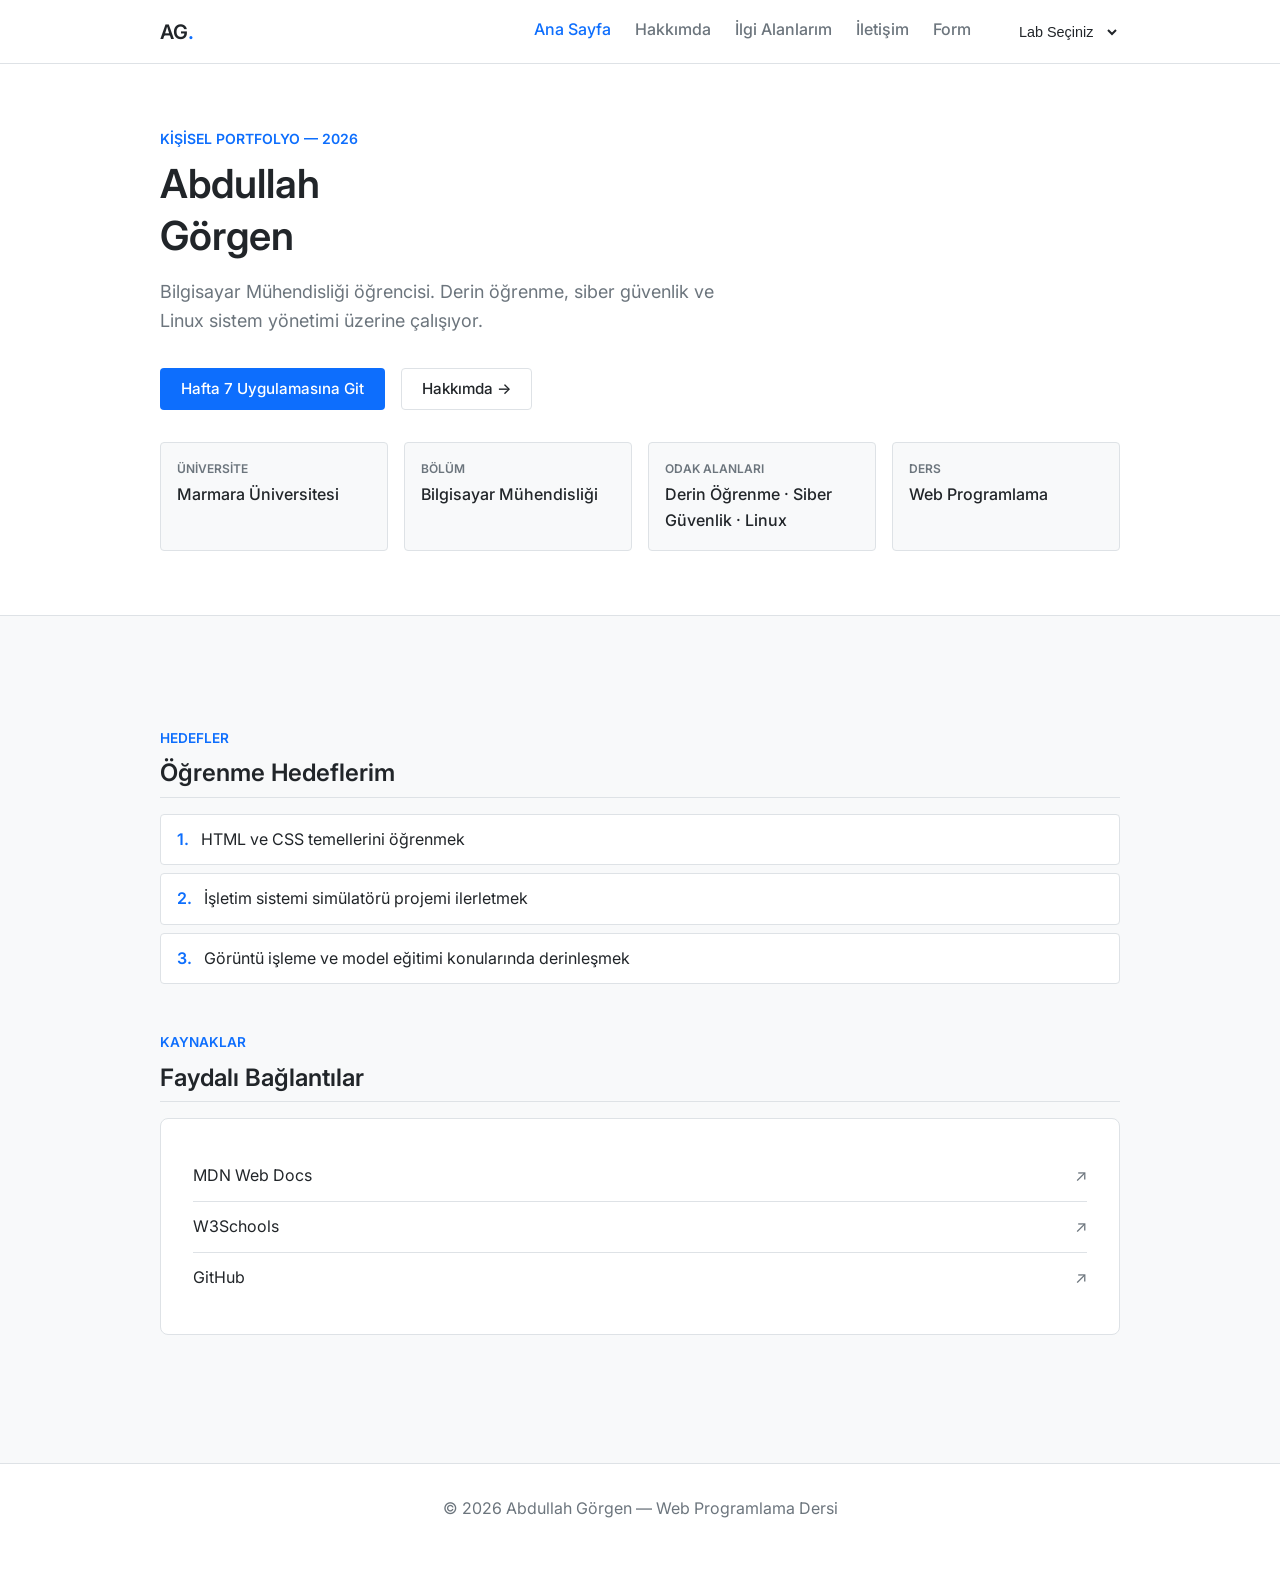
==== commit aa18a58d: "Lab 7 ve genel guncellemeler eklendi" ====
--- a/index.html
+++ b/index.html
@@ -18,11 +18,17 @@
         <li><a href="interests.html">İlgi Alanlarım</a></li>
         <li><a href="contact.html">İletişim</a></li>
         <li><a href="contactform.html">Form</a></li>
-        <li><a href="lab2.html">Lab 2</a></li>
-        <li><a href="lab3.html">Lab 3</a></li>
-        <li><a href="lab5.html">Lab 5</a></li>
-        <li><a href="lab6-1.html">Lab 6-1</a></li>
-        <li><a href="lab6-2.html">Lab 6-2</a></li>
+        <li>
+          <select id="labSelector" style="padding: 6px 10px; border-radius: 6px; border: 1px solid var(--border); background: var(--surface); color: var(--text); font-size: 0.9rem; cursor: pointer; margin-left: 10px;">
+            <option value="" selected disabled>Lab Seçiniz</option>
+            <option value="2">Lab 2</option>
+            <option value="3">Lab 3</option>
+            <option value="5">Lab 5</option>
+            <option value="6-1">Lab 6.1</option>
+            <option value="6-2">Lab 6.2</option>
+            <option value="7">Lab 7</option>
+          </select>
+        </li>
       </ul>
     </div>
   </nav>
@@ -38,8 +44,8 @@
           ve Linux sistem yönetimi üzerine çalışıyor.
         </p>
         <div class="hero-actions">
-          <a href="about.html" class="btn btn-primary">Hakkımda →</a>
-          <a href="contact.html" class="btn btn-ghost">İletişim</a>
+          <a href="lab7.html" class="btn btn-primary" style="background-color: #0d6efd; color: white;">Hafta 7 Uygulamasına Git</a>
+          <a href="about.html" class="btn btn-ghost">Hakkımda →</a>
         </div>
 
         <!-- Hızlı bilgiler -->
@@ -105,5 +111,17 @@
     </div>
   </footer>
 
+  <script>
+    document.addEventListener('DOMContentLoaded', function() {
+      const labSelector = document.getElementById('labSelector');
+      if (labSelector) {
+        labSelector.addEventListener('change', function() {
+          if (this.value) {
+            window.location.href = `lab${this.value}.html`;
+          }
+        });
+      }
+    });
+  </script>
 </body>
 </html>
